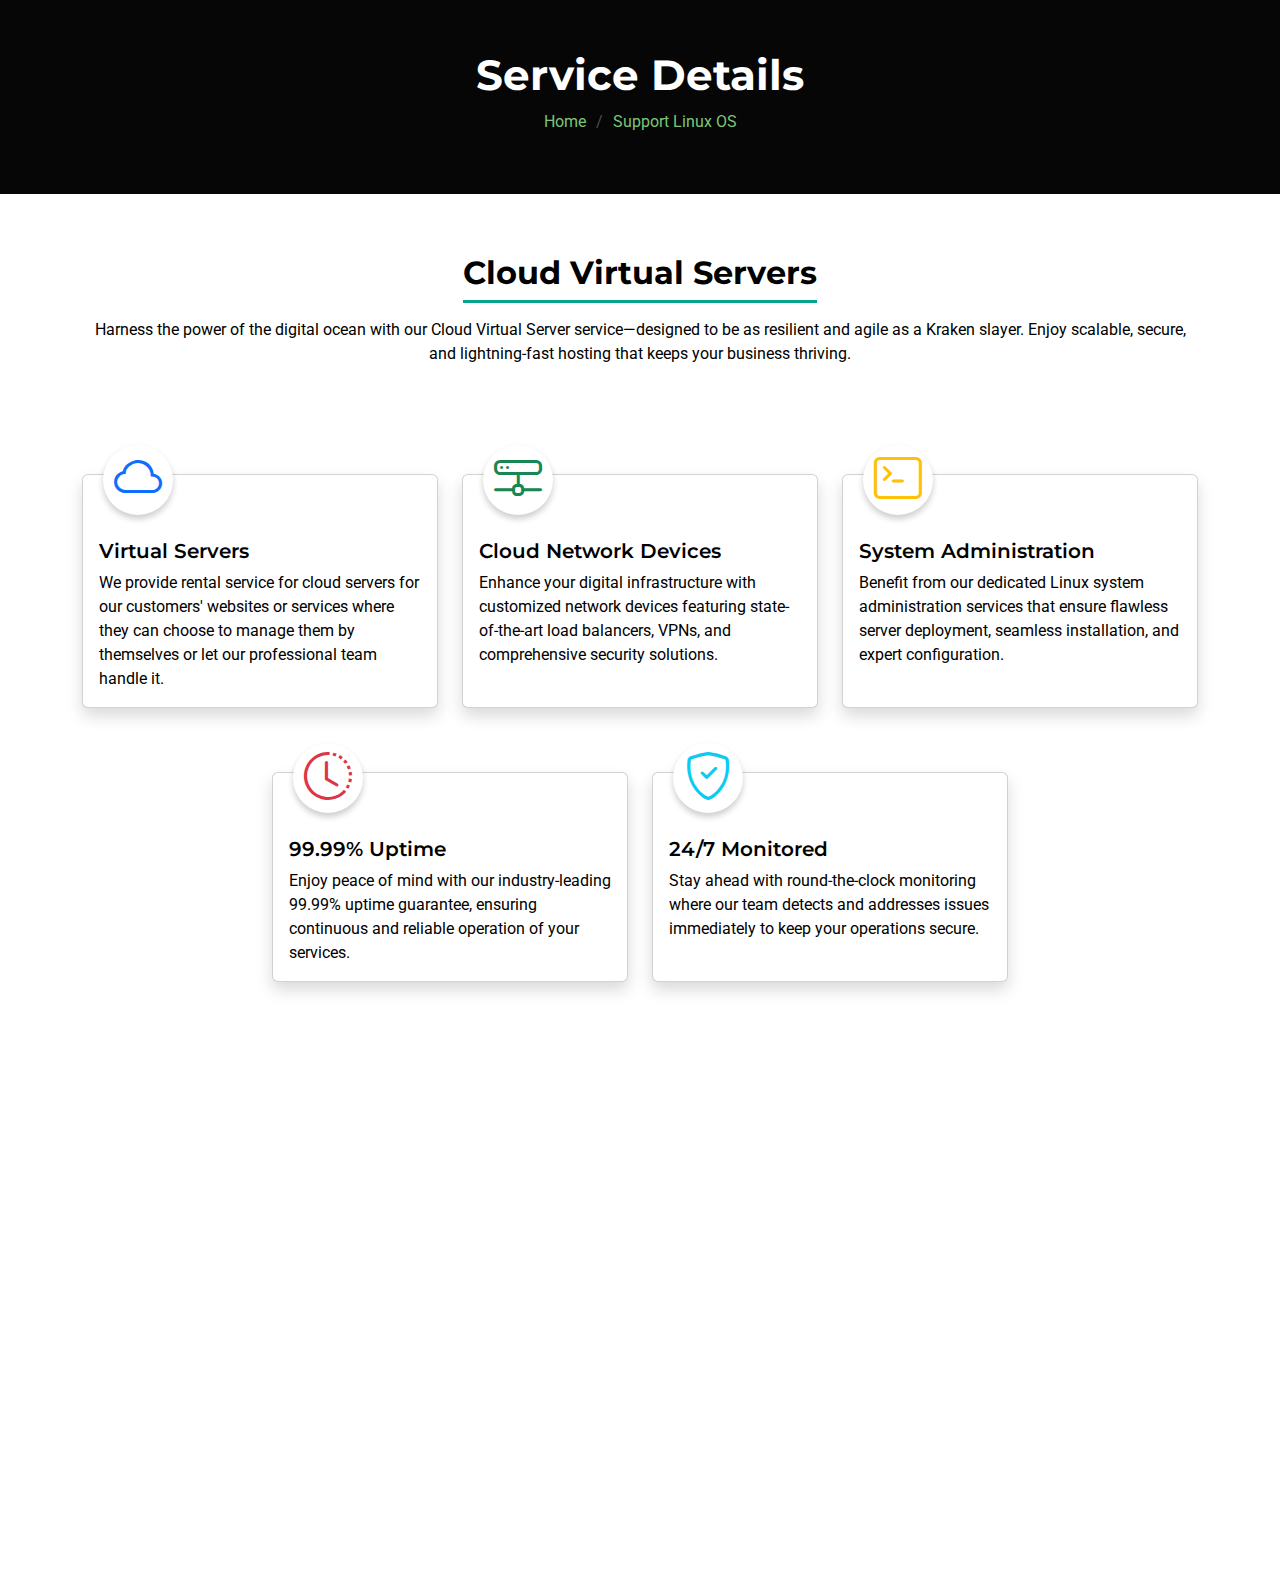
==== services/cloud-services.html @ e4b1db95 "initail commit" ====
<!DOCTYPE html>
<html lang="en">

<head>
    <meta charset="utf-8">
    <meta content="width=device-width, initial-scale=1.0" name="viewport">
    <title>Cloud & Infrastructure Services</title>

    <!-- Favicons -->
    <link href="../assets/img/favicon.png" rel="icon">
    <link href="../assets/img/apple-touch-icon.png" rel="apple-touch-icon">

    <!-- Fonts -->
    <link href="https://fonts.googleapis.com" rel="preconnect">
    <link href="https://fonts.gstatic.com" rel="preconnect" crossorigin>
    <link href="https://fonts.googleapis.com/css2?family=Roboto&family=Montserrat&family=Poppins&display=swap"
        rel="stylesheet">

    <!-- Vendor CSS Files -->
    <link href="../assets/vendor/bootstrap/css/bootstrap.min.css" rel="stylesheet">
    <link href="../assets/vendor/bootstrap-icons/bootstrap-icons.css" rel="stylesheet">
    <link href="../assets/vendor/aos/aos.css" rel="stylesheet">
    <link href="../assets/vendor/swiper/swiper-bundle.min.css" rel="stylesheet">
    <link href="../assets/vendor/glightbox/css/glightbox.min.css" rel="stylesheet">

    <!-- Main CSS Files -->
    <link href="../assets/css/main.css" rel="stylesheet">
    <link href="../assets/css/service.css" rel="stylesheet">

    <link rel="stylesheet" href="../node_modules/animate.css/animate.css">


</head>

<body class="service-details-page">

    <main class="main">

        <!-- Page Title -->
        <div class="page-title dark-background">
            <div class="container">
                <h1>Service Details</h1>
                <nav class="breadcrumbs">
                    <ol>
                        <li><a href="../index.html#services">Home</a></li>
                        <li><a href="#os">Support Linux OS</a></li>
                    </ol>
                </nav>
            </div>
        </div><!-- End Page Title -->
        </div>
        <!-- Cloud Section -->
        <section id="cloud" class="section service-section" data-aos="fade-up">
            <div class="container section-title" data-aos="fade-up">
                <h2 class="text-black title-underline">Cloud Virtual Servers</h2>
                <p class="text-black">
                    Harness the power of the digital ocean with our Cloud Virtual Server service—designed to be as
                    resilient and
                    agile as a Kraken slayer. Enjoy scalable, secure, and lightning-fast hosting that keeps your
                    business
                    thriving.
                </p>
            </div>
            <div class="container" data-aos="fade-up">
                <div class="row d-flex justify-content-center" id="cloud-cards">
                    <!-- Cloud cards will be inserted here dynamically -->
                </div>
            </div>
        </section>
            <!--supported-os -->
            <section id="os">
            <div class="container section-title" data-aos="fade-up">
                <h2 class="text-black title-underline">Supported Linux OS for Cloud Virtual Server</h2>
            </div>

            <div class="container" data-aos="fade-up">
                <!-- Responsive row: 1 column on small screens, 2 on md, 4 on lg -->
                <div class="row row-cols-1 row-cols-md-2 row-cols-lg-4 g-4" id="os-cards">
                    <!-- Cards will be injected here by JavaScript -->
                </div>
            </div>
        </section>

        <script src="../assets/vendor/bootstrap/js/bootstrap.bundle.min.js"></script>
        <script src="../assets/vendor/aos/aos.js"></script>


    

        <!-- Custom JS -->
<script>    
 /* script.js */
// Initialize AOS animations
AOS.init({
    duration: 800,
    easing: 'ease-in-out',
    once: true
  });
  
  // Data for Cloud Cards
  const cloudCards = [
    {
      title: "Virtual Servers",
      content: "We provide rental service for cloud servers for our customers' websites or services where they can choose to manage them by themselves or let our professional team handle it.",
      icon: "bi-cloud",
      iconColor: "text-primary",
      aosDelay: 0
    },
    {
      title: "Cloud Network Devices",
      content: "Enhance your digital infrastructure with customized network devices featuring state-of-the-art load balancers, VPNs, and comprehensive security solutions.",
      icon: "bi-hdd-network",
      iconColor: "text-success",
      aosDelay: 100
    },
    {
      title: "System Administration",
      content: "Benefit from our dedicated Linux system administration services that ensure flawless server deployment, seamless installation, and expert configuration.",
      icon: "bi-terminal",
      iconColor: "text-warning",
      aosDelay: 200
    },
    {
      title: "99.99% Uptime",
      content: "Enjoy peace of mind with our industry-leading 99.99% uptime guarantee, ensuring continuous and reliable operation of your services.",
      icon: "bi-clock-history",
      iconColor: "text-danger",
      aosDelay: 300
    },
    {
      title: "24/7 Monitored",
      content: "Stay ahead with round-the-clock monitoring where our team detects and addresses issues immediately to keep your operations secure.",
      icon: "bi-shield-check",
      iconColor: "text-info",
      aosDelay: 400
    }
  ];

   // Function to generate a card's HTML
   function generateCard(cardData) {
    return `
      <div class="col-md-4 mb-3 mt-5" data-aos="fade-up" data-aos-delay="${cardData.aosDelay}">
        <div class="card h-100 shadow card-hover">
          <div class="icon-circle">
            <i class="bi ${cardData.icon} ${cardData.iconColor} display-5"></i>
          </div>
          <div class="card-body">
            <h5 class="card-title text-black mt-5">${cardData.title}</h5>
            <p class="card-text text-black">${cardData.content}</p>
          </div>
        </div>
      </div>
    `;
  }
  
// Insert Cloud Cards into the Cloud section
    const cloudContainer = document.getElementById('cloud-cards');
  cloudCards.forEach(card => {
    cloudContainer.innerHTML += generateCard(card);
  });
       </script>
        <!-- Main JS File -->
        <script src="../assets/js/main.js"></script>
        <script src="../assets/js/support.js"></script>
</body>

</html>
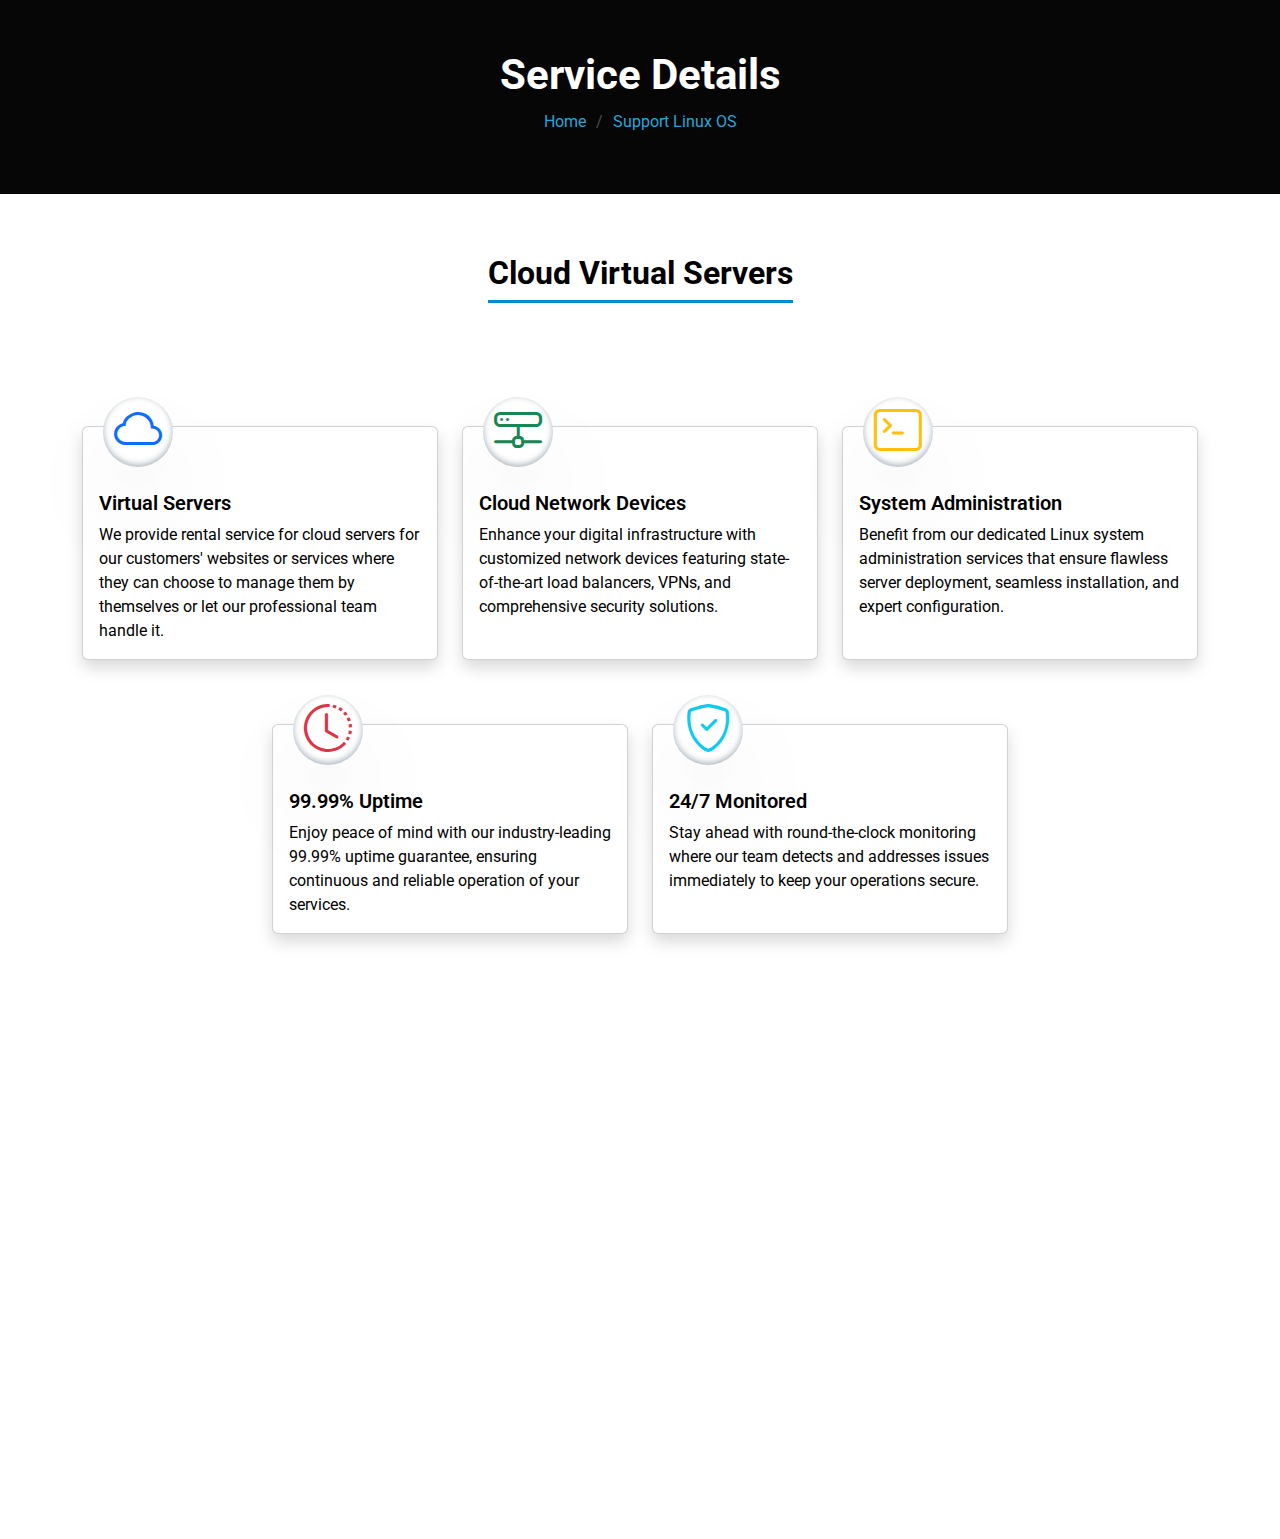
==== commit c89437b2: "4/3/2025" ====
--- a/services/cloud-services.html
+++ b/services/cloud-services.html
@@ -4,10 +4,10 @@
 <head>
     <meta charset="utf-8">
     <meta content="width=device-width, initial-scale=1.0" name="viewport">
-    <title>Cloud & Infrastructure Services</title>
+    <title>Cyber Vanguards | Cloud VPS</title>
 
     <!-- Favicons -->
-    <link href="../assets/img/favicon.png" rel="icon">
+    <link href="../assets/img/nav-logo.png" rel="icon">
     <link href="../assets/img/apple-touch-icon.png" rel="apple-touch-icon">
 
     <!-- Fonts -->
@@ -53,13 +53,6 @@
         <section id="cloud" class="section service-section" data-aos="fade-up">
             <div class="container section-title" data-aos="fade-up">
                 <h2 class="text-black title-underline">Cloud Virtual Servers</h2>
-                <p class="text-black">
-                    Harness the power of the digital ocean with our Cloud Virtual Server service—designed to be as
-                    resilient and
-                    agile as a Kraken slayer. Enjoy scalable, secure, and lightning-fast hosting that keeps your
-                    business
-                    thriving.
-                </p>
             </div>
             <div class="container" data-aos="fade-up">
                 <div class="row d-flex justify-content-center" id="cloud-cards">
--- a/assets/css/main.css
+++ b/assets/css/main.css
@@ -14,10 +14,15 @@
 
 @import "tailwindcss";
 
+@font-face {
+  font-family: "capture" ;
+  src: url(../../font/Capsmall_clean.ttf);
+}
+
 :root {
-  --default-font: "Roboto",  system-ui, -apple-system, "Segoe UI", Roboto, "Helvetica Neue", Arial, "Noto Sans", "Liberation Sans", sans-serif, "Apple Color Emoji", "Segoe UI Emoji", "Segoe UI Symbol", "Noto Color Emoji";
+  --default-font:"IBM Plex Mono","Roboto",  system-ui, -apple-system, "Segoe UI", Roboto, "Helvetica Neue", Arial, "Noto Sans", "Liberation Sans", sans-serif, "Apple Color Emoji", "Segoe UI Emoji", "Segoe UI Symbol", "Noto Color Emoji";
   --heading-font: "Montserrat",  sans-serif;
-  --nav-font: "Poppins",  sans-serif;
+  --nav-font: "IBM Plex Mono";
 }
 
 /* Global Colors - The following color variables are used throughout the website. Updating them here will change the color scheme of the entire website */
@@ -25,7 +30,7 @@
   --background-color: #ffffff; /* Background color for the entire website, including individual sections */
   --default-color: #555555; /* Default color used for the majority of the text content across the entire website */
   --heading-color: #151515; /* Color for headings, subheadings and title throughout the website */
-  --accent-color: #7cc576; /* Accent color that represents your brand on the website. It's used for buttons, links, and other elements that need to stand out */
+  --accent-color: #26a5db; /* Accent color that represents your brand on the website. It's used for buttons, links, and other elements that need to stand out */
   --surface-color: #ffffff; /* The surface color is used as a background of boxed elements within sections, such as cards, icon boxes, or other elements that require a visual separation from the global background. */
   --contrast-color: #ffffff; /* Contrast color for text, ensuring readability against backgrounds of accent, heading, or default colors. */
 }
@@ -87,50 +92,11 @@
 h5,
 h6 {
   color: var(--heading-color);
-  font-family: var(--heading-font);
-}
-
-/* PHP Email Form Messages
-------------------------------*/
-.php-email-form .error-message {
-  display: none;
-  background: #df1529;
-  color: #ffffff;
-  text-align: left;
-  padding: 15px;
-  margin-bottom: 24px;
-  font-weight: 600;
-}
-
-.php-email-form .sent-message {
-  display: none;
-  color: #ffffff;
-  background: #059652;
-  text-align: center;
-  padding: 15px;
-  margin-bottom: 24px;
-  font-weight: 600;
-}
-
-.php-email-form .loading {
-  display: none;
-  background: var(--surface-color);
-  text-align: center;
-  padding: 15px;
-  margin-bottom: 24px;
-}
-
-.php-email-form .loading:before {
-  content: "";
-  display: inline-block;
-  border-radius: 50%;
-  width: 24px;
-  height: 24px;
-  margin: 0 10px -6px 0;
-  border: 3px solid var(--accent-color);
-  border-top-color: var(--surface-color);
-  animation: php-email-form-loading 1s linear infinite;
-}
+  font-family: var(--default-font);
+}
+
+
+
 
 @keyframes php-email-form-loading {
   0% {
@@ -162,14 +128,30 @@
 
 .header .logo img {
   max-height: 80px;
-  margin-right: 8px;
+}
+
+@media (max-width: 768px) {
+  .header .logo img {
+    max-height: 70px; /* Adjust size if needed */
+    margin-left: 0; /* Remove margin */
+  }
+}
+
+/* When the screen width is 480px or smaller */
+@media (max-width: 480px) {
+  .header .logo img {
+    max-height: 60px; /* Further reduce size if needed */
+    margin-left: 0; /* No margin */
+  }
 }
 
 .header .logo h1 {
-  font-size: 30px;
+  font-size: 25px;
   margin: 0;
-  font-weight: 700;
+  font-weight: 100;
   color: var(--heading-color);
+  font-family: 'capture' !important;
+  text-transform: uppercase;
 }
 
 .header .header-social-links {
@@ -209,7 +191,7 @@
 /* Global Header on Scroll
 ------------------------------*/
 .scrolled .header {
-  --background-color: rgba(0, 0, 0, 0.8);
+  --background-color: rgb(0, 0, 0);
 }
 
 /*--------------------------------------------------------------
@@ -2263,13 +2245,15 @@
   font-size: 14px;
 }
 
+/* hero-button */
+
 /* CSS */
 .button-85 {
   padding: 0.6em 2em;
   border: none;
   outline: none;
   color: rgb(255, 255, 255);
-  background: #111;
+  background:  #26a5db;
   cursor: pointer;
   position: relative;
   z-index: 0;
@@ -2277,6 +2261,7 @@
   user-select: none;
   -webkit-user-select: none;
   touch-action: manipulation;
+  font-weight: bold;
 }
 
 .button-85:before {
@@ -2325,16 +2310,11 @@
   position: absolute;
   width: 100%;
   height: 100%;
-  background: #222;
+  background: #018ccd;
   left: 0;
   top: 0;
   border-radius: 10px;
 }
-
-.custom-page{
-  background:linear-gradient(135deg, rgba(8, 121, 115, 0.7),rgba(119, 7, 22, 0.7)), 
-  url('../img/test2.jpg');
-}
 .theme{
   background:linear-gradient(135deg,rgba(7, 143, 198, 0.7),rgba(119, 7, 22, 0.7));
 }
@@ -2342,34 +2322,5 @@
   box-shadow: rgba(50, 50, 93, 0.25) 0px 50px 100px -20px, rgba(0, 0, 0, 0.3) 0px 30px 60px -30px, rgba(10, 37, 64, 0.35) 0px -2px 6px 0px inset;
 }
 
-.bg-theme{
-  background:linear-gradient(135deg,rgba(119, 7, 22, 0.7), rgba(8, 121, 115, 0.7)), 
-  url('../img/test2.jpg');
-  background-repeat: repeat-y;
-
-}
-
-
-.bg-theme2{
-  background: linear-gradient(135deg, rgba(8, 121, 115, 0.7), rgba(119, 7, 22, 0.7)), 
-  url('../img/resize-bg.jpg');
-  background-size: cover; /* Ensures the background covers the section */
-  background-repeat: no-repeat; /* Prevents repeating */
-  background-position: center center; /* Centers the background */
-
-
-}
-
-@media (max-width: 768px) {
-  .bg-theme2 {
-      background-attachment: scroll;
-      background-size: cover; /* Ensures it adjusts for smaller screens */
-  }
-}
-
-.bg-theme3{
-  background:linear-gradient(135deg,rgba(119, 7, 22, 0.7), rgba(8, 121, 115, 0.7)), 
-  url('../img/resize-bg.jpg');
-  
-
-}+
+
--- a/assets/css/service.css
+++ b/assets/css/service.css
@@ -14,7 +14,7 @@
   align-items: center;
   font-weight: bold;
   color: black;
-  box-shadow: 0 4px 6px rgba(0, 0, 0, 0.2);
+  box-shadow: rgba(50, 50, 93, 0.25) 0px 50px 100px -20px, rgba(0, 0, 0, 0.3) 0px 30px 60px -30px, rgba(10, 37, 64, 0.35) 0px -2px 6px 0px inset;
 }
 
 @media (max-width: 576px) {
@@ -28,7 +28,7 @@
 }
 
 .card-hover:hover {
-  transform: translateY(-5px) scale(1.05);
+  transform: translateY(-5px) scale(1);
 }
  
 
@@ -70,7 +70,7 @@
   bottom: 0;
   width: 100%; /* Adjust the width as needed */
   height: 3px; /* Thickness of the underline */
-  background-color: rgb(5, 164, 143); /* Green underline */
+  background-color: #018ccd; /* Green underline */
 }
 
 /*divider line */
@@ -85,4 +85,16 @@
     border-right: none;
     margin-bottom: 2rem;
   }
-}+}
+
+.text-responsive {
+  line-height: 2rem; 
+  text-align: justify;/* Default for large screens */
+}
+
+@media (max-width: 1024px) { /* Adjust breakpoint as needed */
+  .text-responsive {
+    line-height: 1.5rem;
+    text-align: center;
+  }
+}
